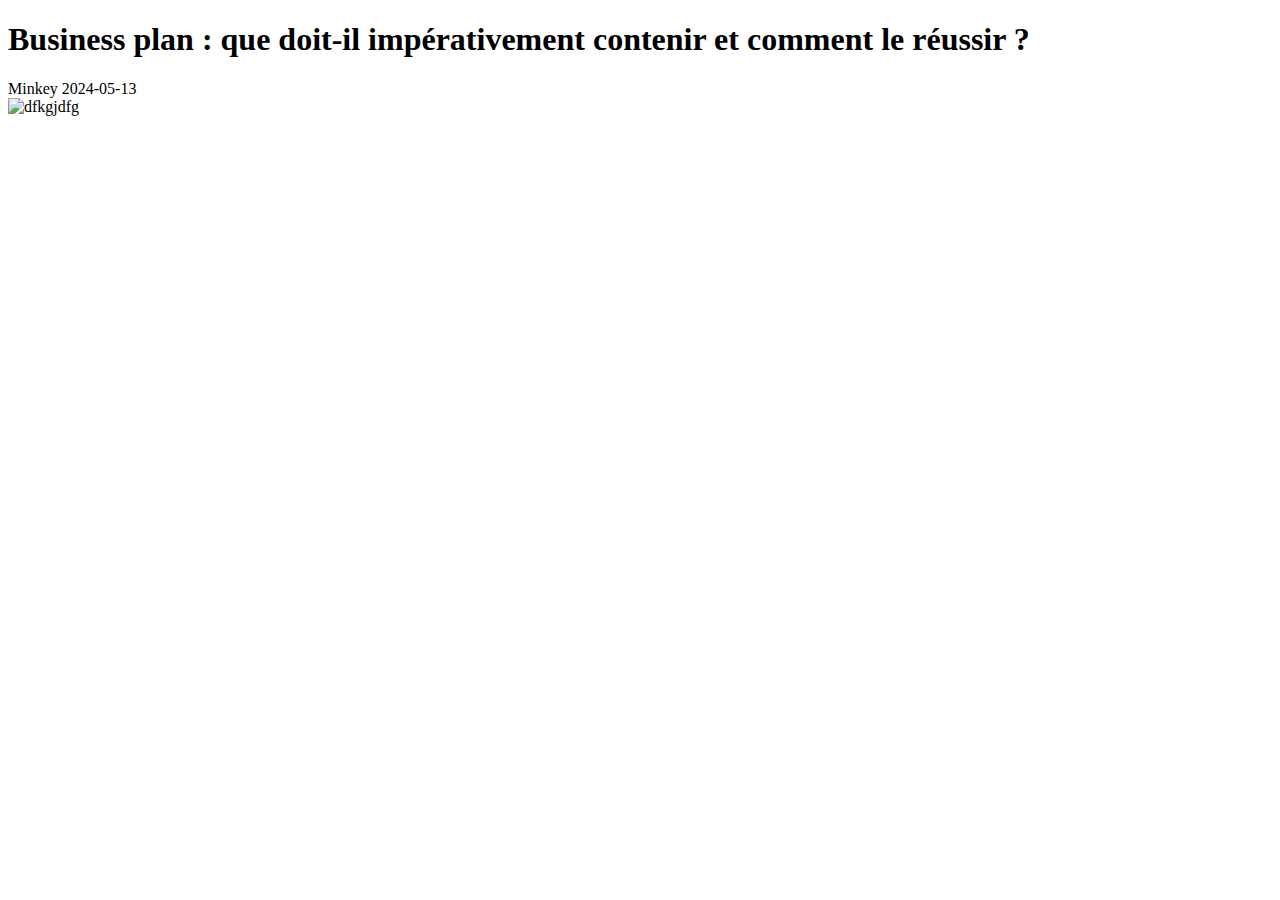
==== Articles/business-plan.html @ 80e2db2e "bloc blog" ====
<!DOCTYPE html>
<html lang="en">
<head>
    <meta charset="UTF-8">
    <meta name="viewport" content="width=device-width, initial-scale=1.0">
    <title>Business plan</title>
</head>
<body>
    <h1>Business plan : que doit-il impérativement contenir et comment le réussir ?</h1>
    <div class="Creation"> Minkey 2024-05-13</div>
    <img src="Images\Fond-jungle.png" alt="dfkgjdfg">
</body>
</html>
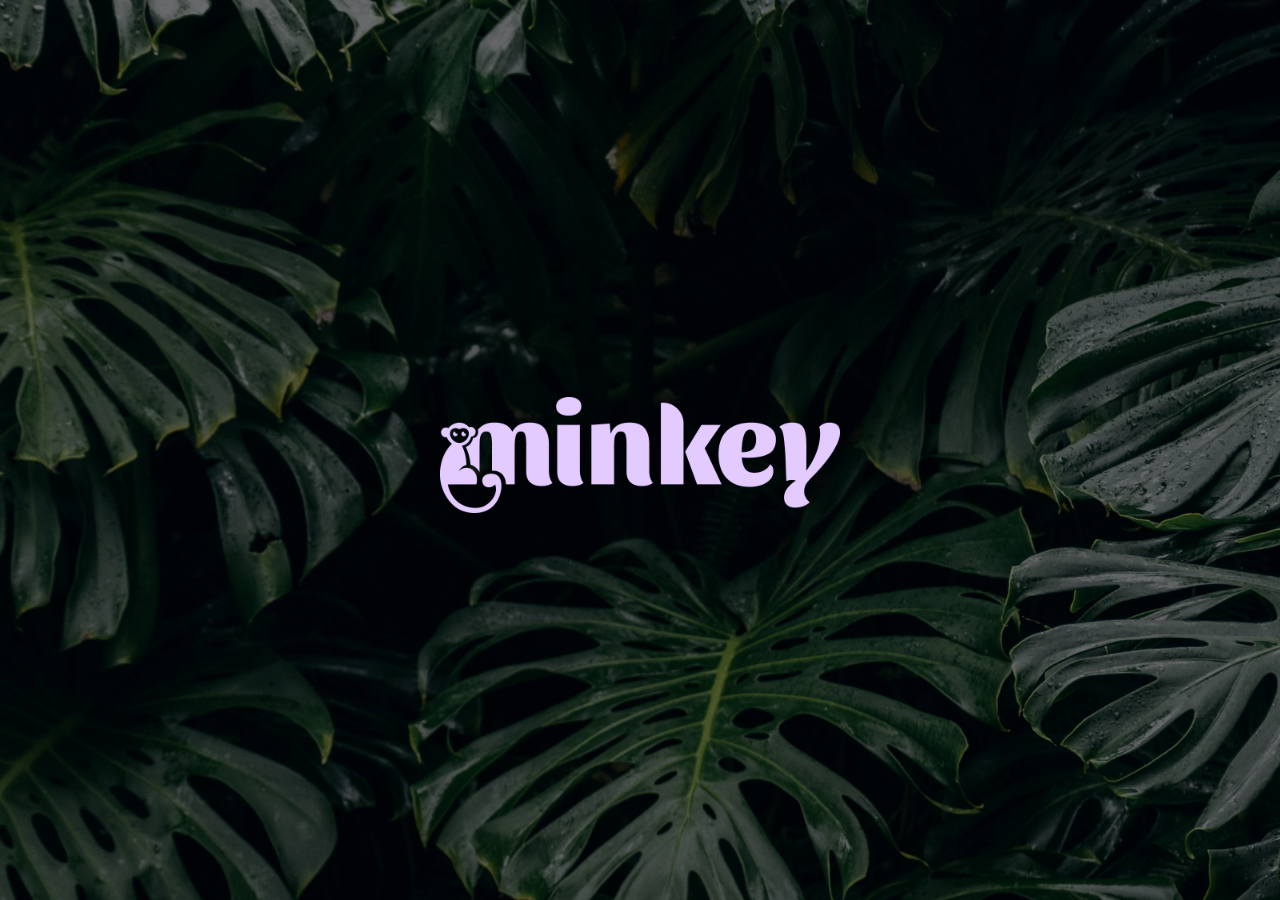
==== commit 3fae35f3: "Page solution" ====
--- a/Articles/business-plan.html
+++ b/Articles/business-plan.html
@@ -3,11 +3,81 @@
 <head>
     <meta charset="UTF-8">
     <meta name="viewport" content="width=device-width, initial-scale=1.0">
+    <link rel="icon" href="Images/Disign-Minkey.png">
+    <link rel="stylesheet" href="..\styles\styles.css">
     <title>Business plan</title>
 </head>
 <body>
-    <h1>Business plan : que doit-il impérativement contenir et comment le réussir ?</h1>
-    <div class="Creation"> Minkey 2024-05-13</div>
-    <img src="Images\Fond-jungle.png" alt="dfkgjdfg">
+    <!-- Loading page-->
+
+    <div id="loader">
+        <img class="loadingMinkey" src="..\Images/Logo-Minkey-pink-RVB.png" alt="logo">
+    </div>
+    
+    <script>
+        document.addEventListener("DOMContentLoaded", function() {
+        // Afficher la page de chargement
+        document.getElementById("loader").style.display = "flex";
+    
+        // Cacher la page de chargement après 3 secondes
+        setTimeout(function() {
+            document.getElementById("loader").style.display = "none";
+        }, 6000);
+        });
+    
+            
+    </script>
+    
+    
+    <!-- Navbar -->
+    <nav class = 'Navbar'>
+        <ul class="Sidebar">
+            <li class="HideSidebar" onclick="HideSidebar()"><a href="#"><svg xmlns="http://www.w3.org/2000/svg" height="40px" viewBox="0 -960 960 960" width="40px" fill="#e8eaed"><path d="m256-200-56-56 224-224-224-224 56-56 224 224 224-224 56 56-224 224 224 224-56 56-224-224-224 224Z"/></svg></a></li> <br> <br>
+            <li class="Nav-List1"><a class="links" href="solution.html">Solution</a></li> <br>
+            <li class="Nav-List1"><a class="links" href="Minkey.html">Minkey</a></li> <br>
+            <li class="Nav-List1"><a class="links" href="blog.html">Le blog</a></li> <br>
+            <li class="Nav-List1"><a class="links" href="Partenaire.html">Partenaires</a></li> <br>
+        </ul>
+        <ul class="Nav-container">
+            <li class="list-image"><a href="index.html"><img class="HomeImage" src="..\Images\Logo-Minkey-Green-RVB.png" alt="HomeImage"></a></li>
+            <li class="Nav-List"><a class="links" href="..\solution.html">Solution</a></li>
+            <li class="Nav-List"><a class="links" href="..\Minkey.html">Minkey</a></li>
+            <li class="Nav-List"><a class="links" href="..\blog.html">Le blog</a></li>
+            <li class="Nav-List"><a class="links" href="..\Partenaire.html">Partenaires</a></li>
+            <li class="icon" onclick="ShowSidebar()"><a href="#"><svg xmlns="http://www.w3.org/2000/svg" height="40px" viewBox="0 -960 960 960" width="40px" fill="#e8eaed"><path d="M120-240v-80h720v80H120Zm0-200v-80h720v80H120Zm0-200v-80h720v80H120Z"/></svg></a></li>
+        </ul>
+        <a class="buttonProfile" href="https://my.minkey.fr"><img class="profile" src="..\Images\Profile.png" alt="profile"></a>
+            
+        <a class="ButtonContact" href="contact.html">Contact</a>
+    </nav>
+    
+    <script>
+        function ShowSidebar() {
+            const Sidebar = document.querySelector('.Sidebar')
+            Sidebar.style.display = 'flex'
+        }
+        function HideSidebar() {
+            const Sidebar = document.querySelector('.Sidebar')
+            Sidebar.style.display = 'none'
+        }
+    </script>
+
+    <div class="FirstVisual">
+        <img class="Visuel-Article" src="..\Images\Fond-jungle.png" alt="Visuel-Article">
+        <div class="Visual-title">Business Plan toute les infos clés</div>
+    </div>
+    <div class="all-content">
+        <div class="Main-content">
+            <h1 class="Article-title">Business plan : que doit-il impérativement contenir et comment le réussir ?</h1>
+            <div class="details"></div>
+                <div class="Etiquette">Création d'entreprise</div>
+                <div class="Creation"> Minkey 2024-05-13</div>
+            </div>
+        </div>
+    
+    </div>
+    
+
 </body>
+
 </html>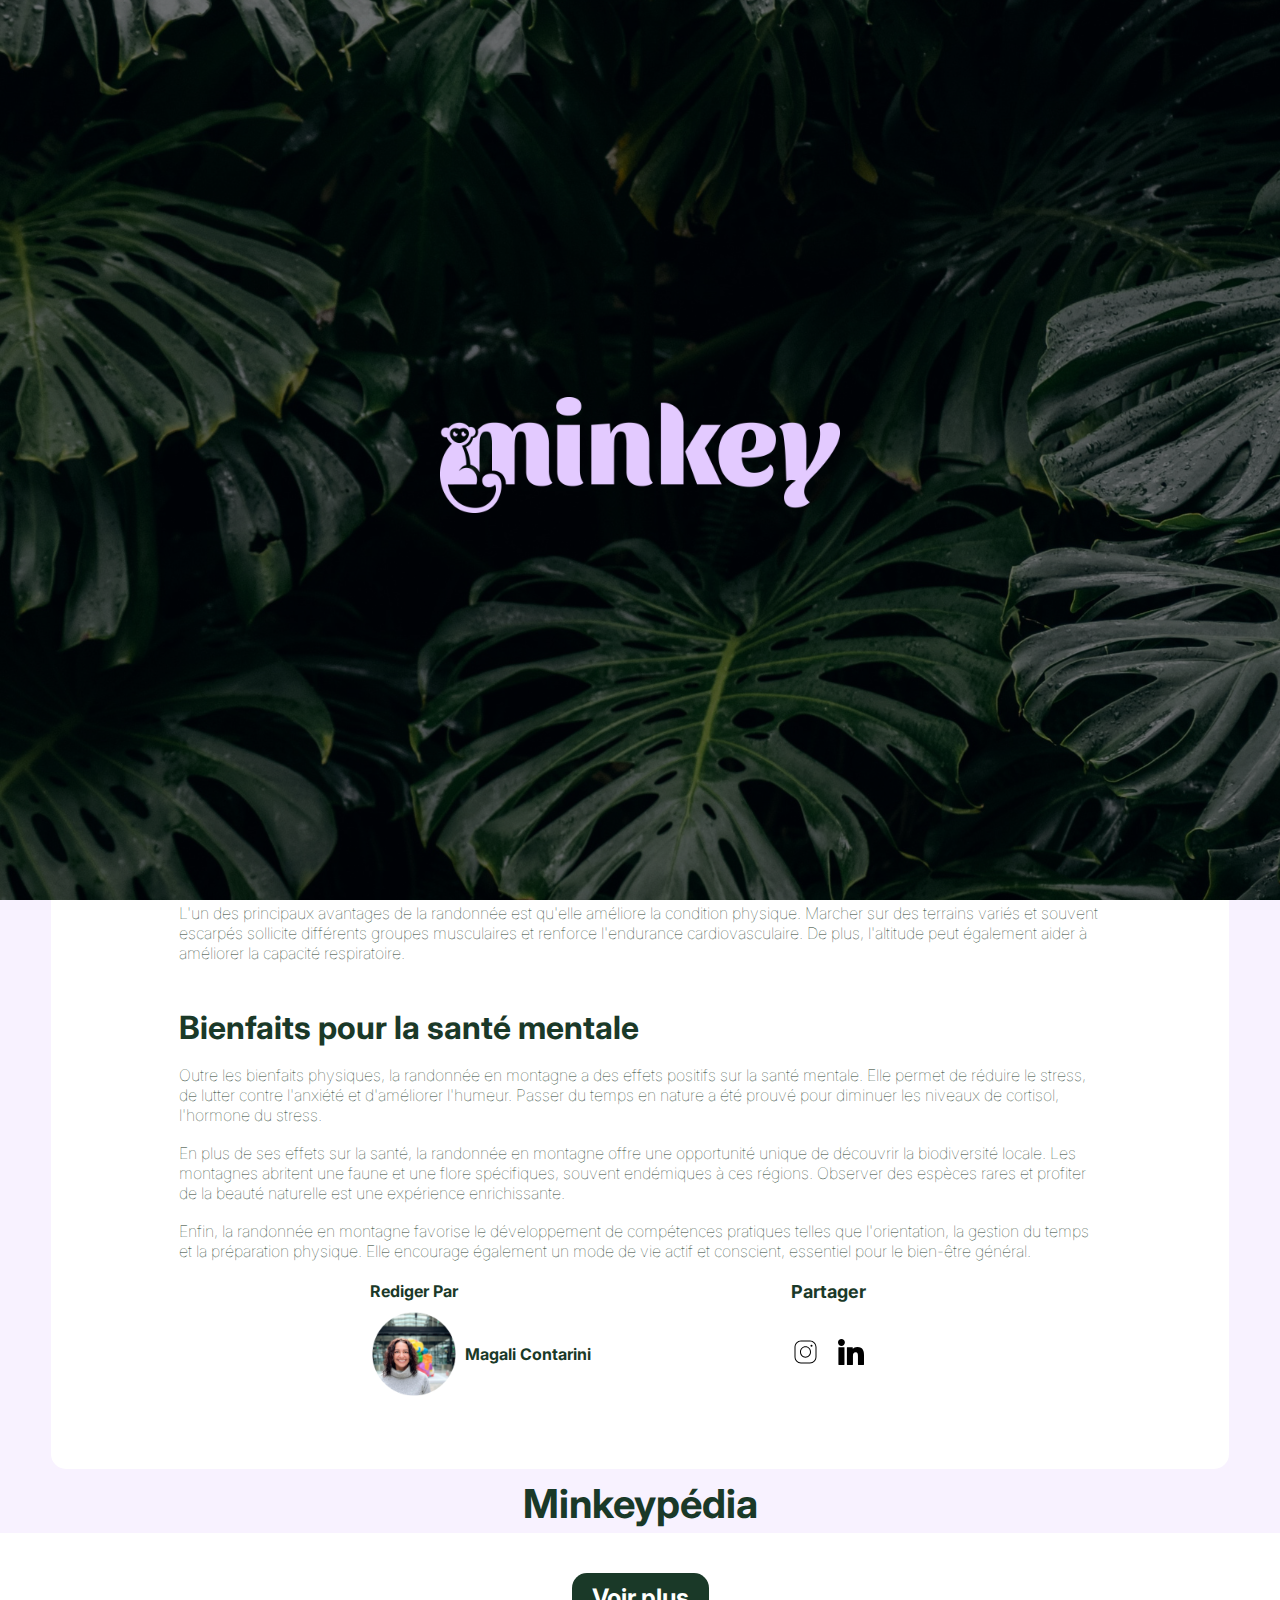
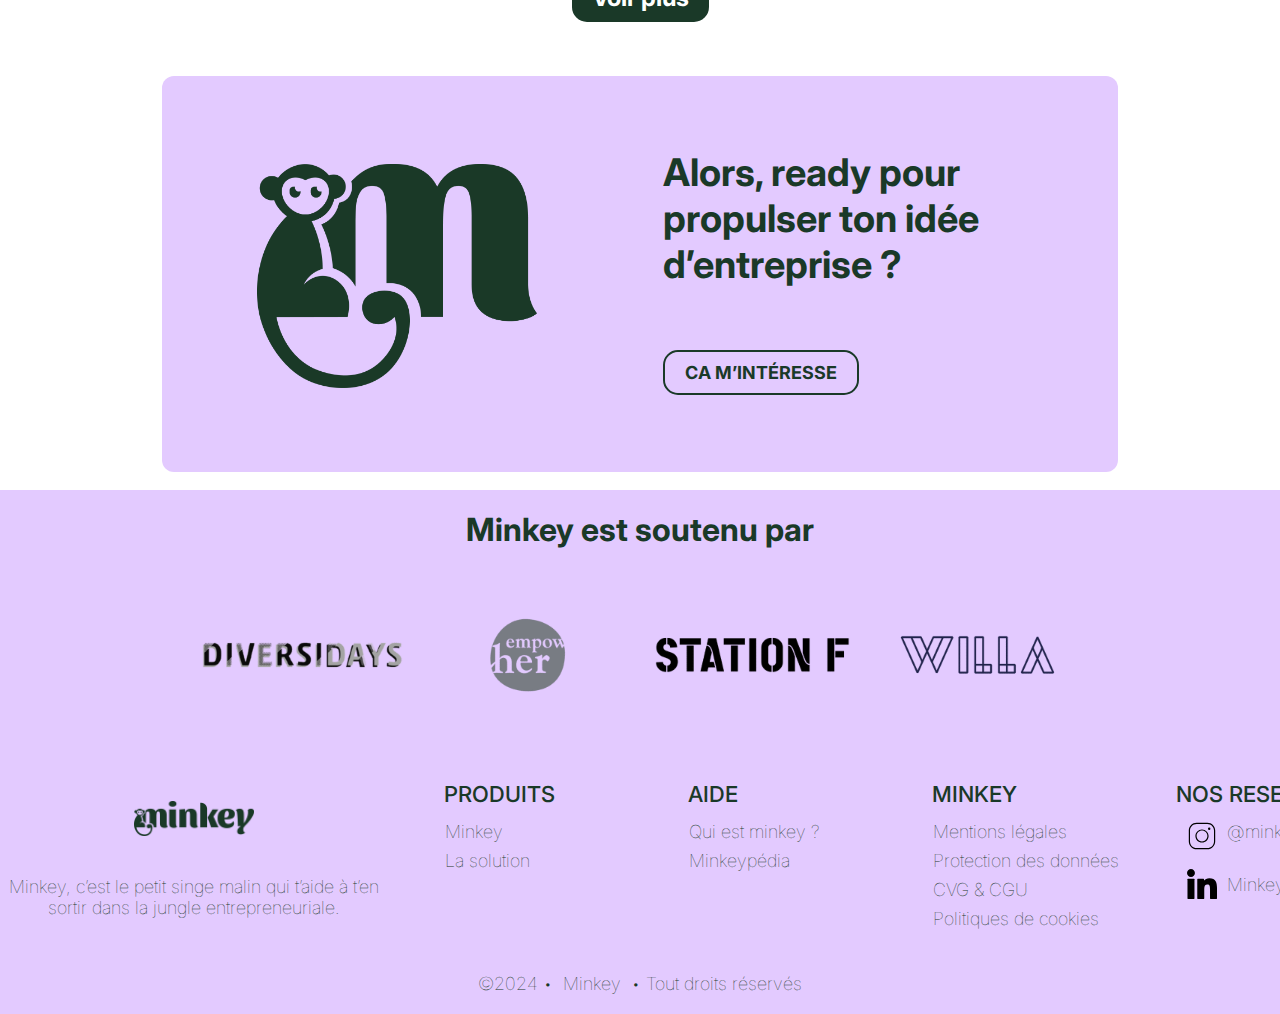
==== commit 9944b510: "Page solution + articles" ====
--- a/Articles/business-plan.html
+++ b/Articles/business-plan.html
@@ -33,17 +33,17 @@
     <nav class = 'Navbar'>
         <ul class="Sidebar">
             <li class="HideSidebar" onclick="HideSidebar()"><a href="#"><svg xmlns="http://www.w3.org/2000/svg" height="40px" viewBox="0 -960 960 960" width="40px" fill="#e8eaed"><path d="m256-200-56-56 224-224-224-224 56-56 224 224 224-224 56 56-224 224 224 224-56 56-224-224-224 224Z"/></svg></a></li> <br> <br>
-            <li class="Nav-List1"><a class="links" href="solution.html">Solution</a></li> <br>
-            <li class="Nav-List1"><a class="links" href="Minkey.html">Minkey</a></li> <br>
-            <li class="Nav-List1"><a class="links" href="blog.html">Le blog</a></li> <br>
-            <li class="Nav-List1"><a class="links" href="Partenaire.html">Partenaires</a></li> <br>
+            <li class="Nav-List1"><a class="links" href="..\Pages\solution.html">Solution</a></li> <br>
+            <li class="Nav-List1"><a class="links" href="..\Pages\Minkey.html">Minkey</a></li> <br>
+            <li class="Nav-List1"><a class="links" href="..\Pages\blog.html">Le blog</a></li> <br>
+            <li class="Nav-List1"><a class="links" href="..\Pages\Partenaire.html">Partenaires</a></li> <br>
         </ul>
         <ul class="Nav-container">
-            <li class="list-image"><a href="index.html"><img class="HomeImage" src="..\Images\Logo-Minkey-Green-RVB.png" alt="HomeImage"></a></li>
-            <li class="Nav-List"><a class="links" href="..\solution.html">Solution</a></li>
-            <li class="Nav-List"><a class="links" href="..\Minkey.html">Minkey</a></li>
-            <li class="Nav-List"><a class="links" href="..\blog.html">Le blog</a></li>
-            <li class="Nav-List"><a class="links" href="..\Partenaire.html">Partenaires</a></li>
+            <li class="list-image"><a href="..\index.html"><img class="HomeImage" src="..\Images\Logo-Minkey-Green-RVB.png" alt="HomeImage"></a></li>
+            <li class="Nav-List"><a class="links" href="..\Pages\solution.html">Solution</a></li>
+            <li class="Nav-List"><a class="links" href="..\Pages\Minkey.html">Minkey</a></li>
+            <li class="Nav-List"><a class="links" href="..\Pages\blog.html">Le blog</a></li>
+            <li class="Nav-List"><a class="links" href="..\Pages\Partenaire.html">Partenaires</a></li>
             <li class="icon" onclick="ShowSidebar()"><a href="#"><svg xmlns="http://www.w3.org/2000/svg" height="40px" viewBox="0 -960 960 960" width="40px" fill="#e8eaed"><path d="M120-240v-80h720v80H120Zm0-200v-80h720v80H120Zm0-200v-80h720v80H120Z"/></svg></a></li>
         </ul>
         <a class="buttonProfile" href="https://my.minkey.fr"><img class="profile" src="..\Images\Profile.png" alt="profile"></a>
@@ -70,14 +70,191 @@
         <div class="Main-content">
             <h1 class="Article-title">Business plan : que doit-il impérativement contenir et comment le réussir ?</h1>
             <div class="details"></div>
-                <div class="Etiquette">Création d'entreprise</div>
-                <div class="Creation"> Minkey 2024-05-13</div>
-            </div>
-        </div>
-    
-    </div>
-    
-
+                <span class="Etiquette">Création d'entreprise</span>
+                <span class="Creation"> Minkey 13-05-2024</span>
+                <div class="corps-texte">
+                    <article>
+                        <p>
+                            La randonnée en montagne est une activité de plein air qui offre de nombreux bienfaits pour la santé physique et mentale. En plus d'être une excellente forme d'exercice, elle permet de se reconnecter avec la nature et de profiter de paysages à couper le souffle.
+                        </p>
+                        <p>
+                            L'un des principaux avantages de la randonnée est qu'elle améliore la condition physique. Marcher sur des terrains variés et souvent escarpés sollicite différents groupes musculaires et renforce l'endurance cardiovasculaire. De plus, l'altitude peut également aider à améliorer la capacité respiratoire.
+                        </p>
+                        <h2>
+                            Bienfaits pour la santé mentale
+                        </h2>
+                        <p>
+                            Outre les bienfaits physiques, la randonnée en montagne a des effets positifs sur la santé mentale. Elle permet de réduire le stress, de lutter contre l'anxiété et d'améliorer l'humeur. Passer du temps en nature a été prouvé pour diminuer les niveaux de cortisol, l'hormone du stress.
+                        </p>
+                        <p>
+                            En plus de ses effets sur la santé, la randonnée en montagne offre une opportunité unique de découvrir la biodiversité locale. Les montagnes abritent une faune et une flore spécifiques, souvent endémiques à ces régions. Observer des espèces rares et profiter de la beauté naturelle est une expérience enrichissante.
+                        </p>
+                        <p>
+                            Enfin, la randonnée en montagne favorise le développement de compétences pratiques telles que l'orientation, la gestion du temps et la préparation physique. Elle encourage également un mode de vie actif et conscient, essentiel pour le bien-être général.
+                        </p>
+                    </article>
+                </div>
+                
+
+            <div class="Article-description">
+                <div class="Redactedby">
+                    <p class="redact-text">Rediger Par</p>
+                    <div class="content-redact">
+                        <img class="Redactedby-image" src="..\Images\Magali.png" alt="Redactedby-image">
+                        <span class="Redactedby-name">Magali Contarini</span>
+                    </div>
+
+                </div>
+
+                <div class="Share">
+                    <p class="Share-text">Partager</p>
+                    <div class="content-share">
+                        <a href="https://instagram.com"target="_blank"><img class="Share-image Inst-IMG" src="..\Images\icons\instagram.svg" alt="instagram"></a>
+                        <a href="https://www.linkedin.com/shareArticle?mini=true&url=https://minkey.fr/&title=Minkey" target="_blank"><img class="Share-image Linkedin-IMG" src="..\Images\icons\linkedin.svg" alt="linkedin"></a>
+                    </div>  
+            </div>
+            </div>
+        </div>
+        <!-- Bandeau Articles -->
+        <div class="BandeauArticle">
+            <span class="minkey">Minkey</span><span class="blog">pédia</span>
+        </div></div>
+    
+        <div id="articleContainer-blog" class="container"></div>
+        <div class="ButtonMore"><a href="#">Voir plus</div>
+        <script>
+            document.addEventListener("DOMContentLoaded", function() {
+            // Récupérer le conteneur des articles
+            const articleContainer = document.getElementById('articleContainer-blog');
+    
+            // Récupérer la liste des fichiers d'articles
+            fetchArticleFiles()
+                .then(articleFiles => {
+                // Charger chaque article et générer les cartes
+                articleFiles.forEach(articleFile => {
+                    fetchArticleContent(articleFile)
+                    .then(articleContent => {
+                        // Extraire le titre et l'image de l'article
+                        const parser = new DOMParser();
+                        const articleHTML = parser.parseFromString(articleContent, 'text/html');
+                        const title = articleHTML.querySelector('title').innerText;
+                        const headTitle = articleHTML.querySelector('.Article-title').innerText;
+                        const headDate = articleHTML.querySelector('.Creation').innerText;
+                        const backgroundImage = articleHTML.querySelector('.Visuel-Article').src;
+                        const etiquette = articleHTML.querySelector('.Etiquette').innerText;
+    
+                        // Vérifier si l'article a la même étiquette
+                        if (etiquette === 'Création d\'entreprise') {
+                            // Créer une carte pour chaque article avec le titre et l'image de fond
+                            const cardArticle = document.createElement('div');
+                            const CardDescription = document.createElement('div');
+                            const container = document.createElement('div');
+                            container.classList.add('article-container');
+                            CardDescription.classList.add('CardDescription');
+                            cardArticle.classList.add('cardArticle');
+                            cardArticle.style.backgroundImage = `url("${backgroundImage}")`;
+                            cardArticle.innerHTML = `<a href="../Articles/${articleFile}" class="article-link"><h2 class="CardTitle">${title}</h2></a>`;
+                            CardDescription.innerHTML = `<h3 class="ArticleHeadTitle">${headTitle}</h2><p class="ArticleHeadDate">${headDate}</p>`;
+                            container.appendChild(cardArticle);
+                            container.appendChild(CardDescription);
+                            articleContainer.appendChild(container);
+                        }
+                    })
+                    .catch(error => console.error('Erreur de chargement de l\'article:', error));
+                });
+                })
+                .catch(error => console.error('Erreur de chargement des fichiers d\'articles:', error));
+            });
+    
+            // Fonction pour récupérer la liste des fichiers d'articles
+            function fetchArticleFiles() {
+            return fetch('../articles/')
+                .then(response => response.text())
+                .then(text => {
+                const parser = new DOMParser();
+                const htmlDocument = parser.parseFromString(text, 'text/html');
+                const links = htmlDocument.querySelectorAll('a');
+                const articleFiles = [];
+                links.forEach(link => {
+                    if (link.href.endsWith('.html')) {
+                    articleFiles.push(link.href.split('/').pop());
+                    }
+                });
+                return articleFiles;
+                });
+            }
+    
+            // Fonction pour charger le contenu HTML d'un article
+            function fetchArticleContent(articleFile) {
+            return fetch(`../articles/${articleFile}`) // Assurez-vous que le chemin est correct
+                .then(response => response.text());
+            }
+    
+        </script>
+    </div>
+    <!-- Bloc CTA -->
+
+    <div class="CTA-BLOG">
+        <img src="..\Images/Logo-Minkey-App-Green-RVB.png" alt="#">
+        <div class="container-CTA-BLOG">
+            <h2 class="Titre-CTA-BLOG">Alors, ready pour propulser ton idée d’entreprise ?</h2>
+            <a href="#" class="buttonCTA-BLOG">Ca m’intéresse</a>
+        </div>
+    </div>
+    </div>
+    
+    <!-- Footer -->
+    <footer>
+        <div class="CatchTextFooter">
+            <h2>Minkey est soutenu par </h2>
+        </div>
+        <div class="logo-incub">
+            <a href="https://diversidays.com/" target="_blank"><img src="..\Images/Diversidays.png" alt="Images Incubateurs"></a>
+            <a href="https://empow-her.com/" target="_blank"><img src="..\Images/Empowher.png" alt="Images Incubateurs"></a>
+            <a href="https://stationf.co/" target="_blank"><img src="..\Images/StationF.png" alt="Images Incubateurs"></a>
+            <a href="https://hellowilla.co/" target="_blank"><img src="..\Images/willa.png" alt="Images Incubateurs"></a>
+        </div>
+
+        <div class="content-footer">
+            <div class="brand">
+                <a href="index.html"><img class="brand-logo" src="..\Images\Logo-Minkey-Green-RVB.png" alt="Logo Minkey"></a>
+                <p class="brand-text">Minkey, c’est le petit singe malin qui t’aide à t’en sortir dans la jungle entrepreneuriale.</p>
+    
+            </div>
+            <div class="bloc footer-produits">
+                <h3 class="title">produits</p>
+                <ul class="list-produits">
+                    <li><a href="#">Minkey</a></li>
+                    <li><a href="#">La solution</a></li> 
+                </ul>
+            </div>
+            <div class="bloc footer-aide">
+                <h3 class="title">aide</p>
+                <ul class="list-aide">
+                    <li><a href="#">Qui est minkey ?</a></li>
+                    <li><a href="#">Minkeypédia</a></li>
+                </ul>
+            </div>
+            <div class="bloc footer-minkey">
+                <h3 class="title">Minkey</p>
+                <ul class="list-minkey">
+                    <li><a href="#">Mentions légales</a></li>
+                    <li><a href="#">Protection des données</a></li>
+                    <li><a href="#">CVG & CGU</a></li>
+                    <li><a href="#">Politiques de cookies</a></li>
+                </ul>
+            </div>
+            <div class="bloc footer-reseaux">
+                <h3 class="title">Nos reseaux</p>
+                <ul class="list-reseaux">
+                    <li><a id="InstagramText" class="Instagram" href="https://www.instagram.com/minkey.fr/" target="_blank"><img class="Reseaux" id="InstagramIMG" src="..\Images\icons\instagram.svg" alt="Icones reseaux sociaux">@minkey</a></li>
+                    <li><a id="LinkedinText"  class="linkedin" href="https://www.linkedin.com/company/minkey-fr/" target="_blank"><img class="Reseaux" id="LinkedinIMG" src="..\Images\icons\linkedin.svg" alt="Icones reseaux sociaux">Minkey</a></li>
+                </ul>
+            </div>
+            
+        </div>
+        <p class="copy">&copy;2024 &#x2022; <a href="#"> &nbsp Minkey &nbsp </a> &#x2022; Tout droits réservés</p>
+    </footer>
 </body>
 
 </html>